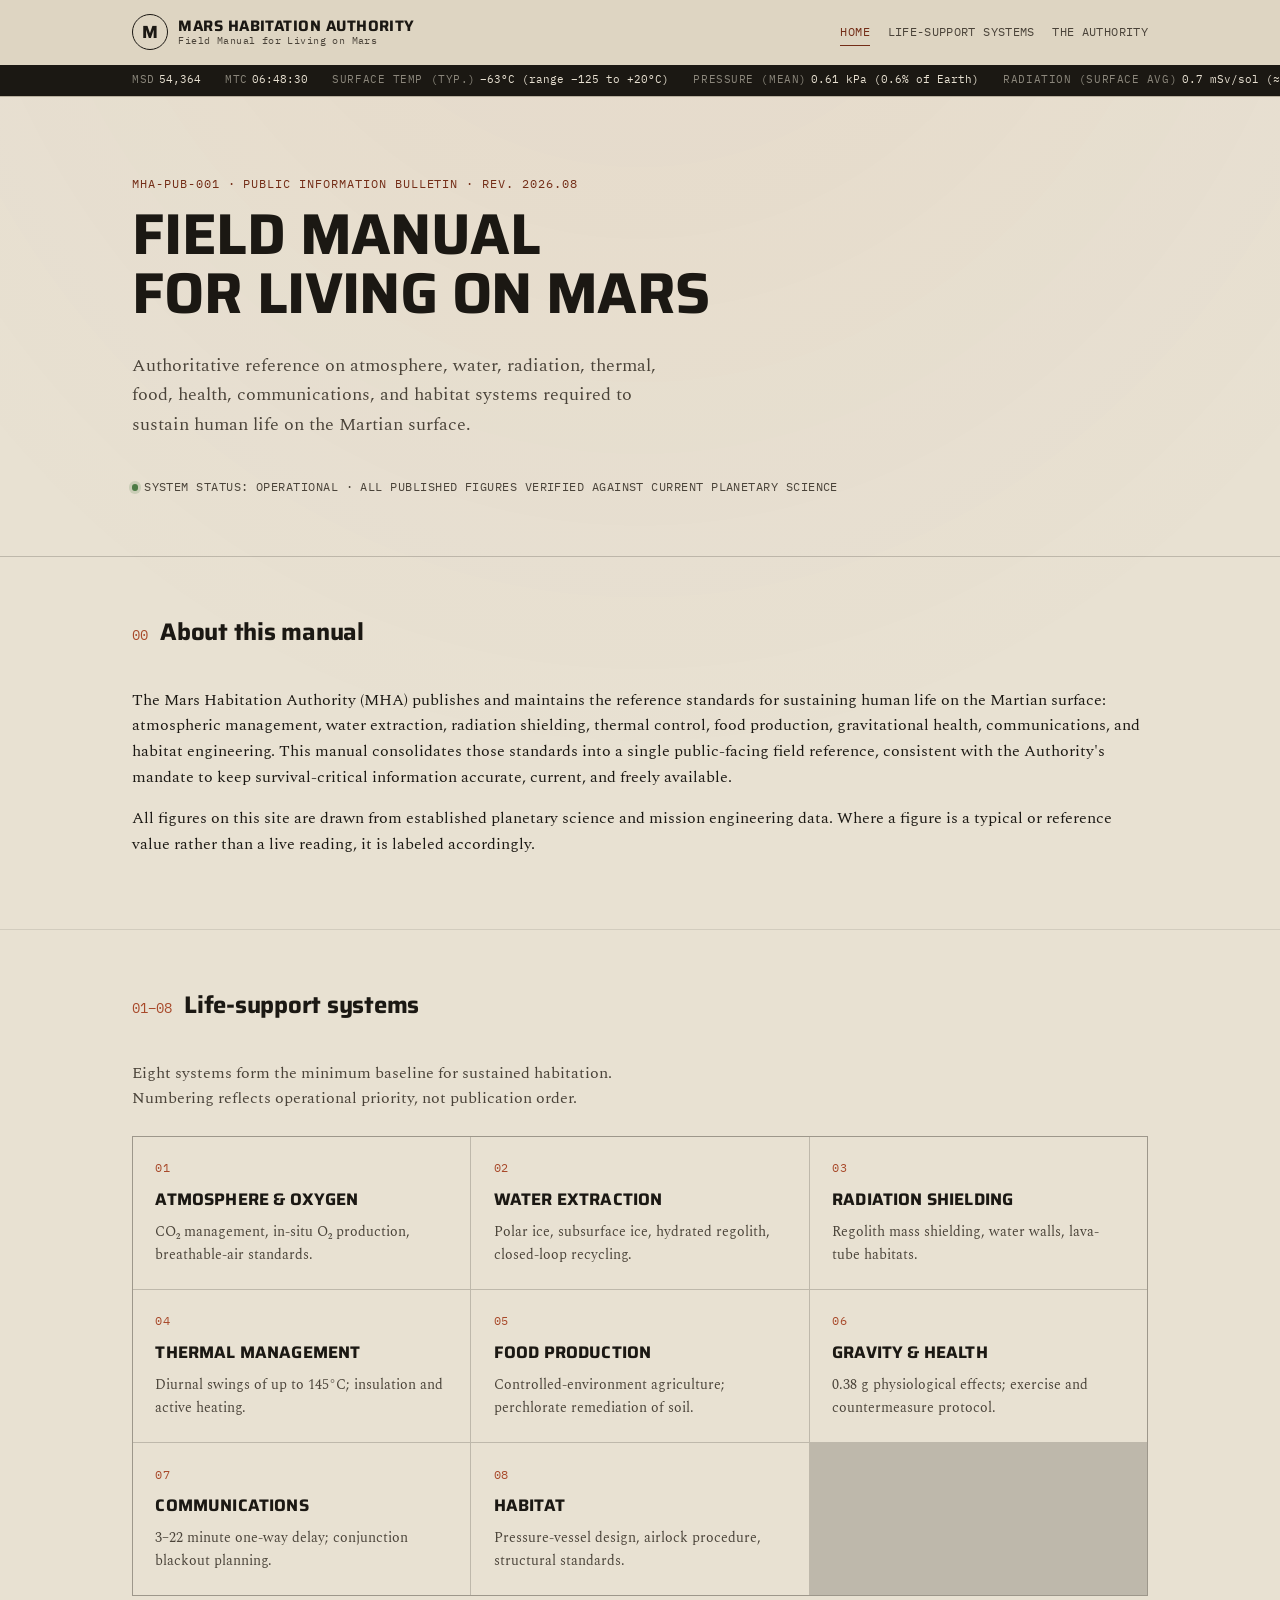
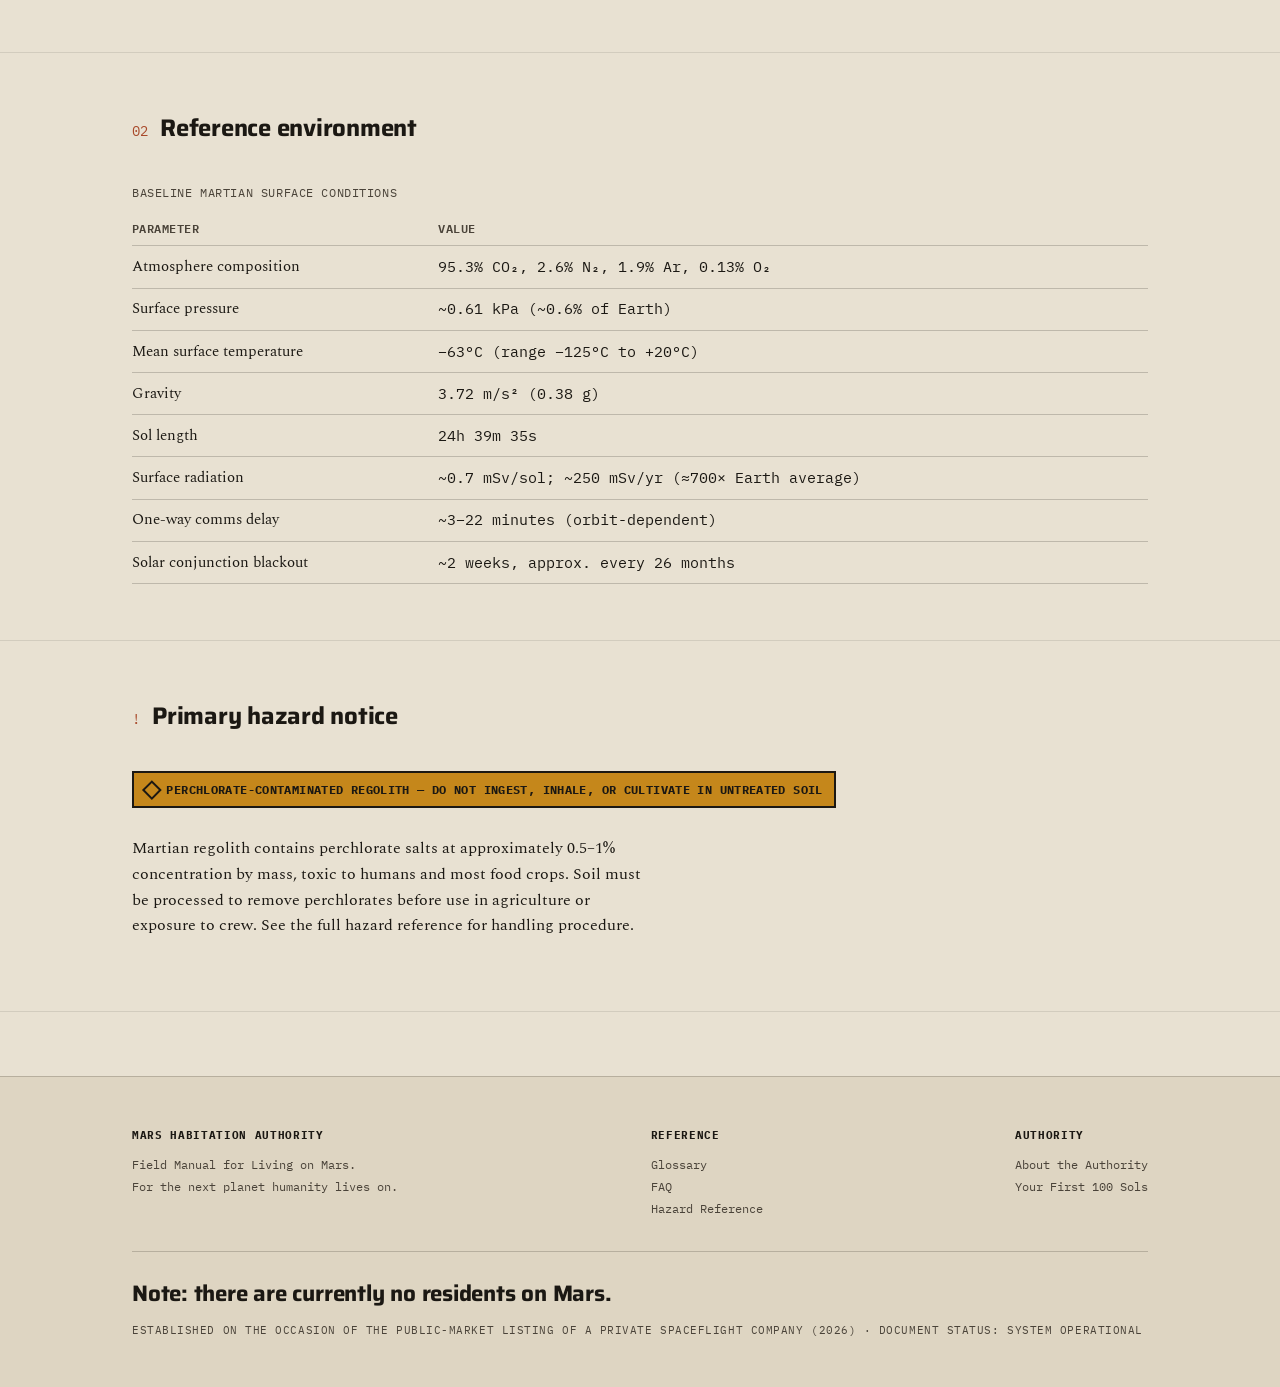
==== index.html @ 41447a6f "Add files via upload" ====
<!doctype html>
<html lang="en">
<head>
<meta charset="utf-8">
<meta name="viewport" content="width=device-width, initial-scale=1">
<title>Mars Habitation Authority — Field Manual for Living on Mars</title>
<meta name="description" content="The official public-information portal for living on Mars: life-support systems, hazard reference, arrival orientation, and mission tools, maintained by the Mars Habitation Authority.">
<link rel="canonical" href="https://mars.habitation.gov.example/">
<meta property="og:title" content="Mars Habitation Authority">
<meta property="og:description" content="Field Manual for Living on Mars. Life-support systems, hazard reference, and mission tools.">
<meta property="og:type" content="website">
<link rel="preconnect" href="https://fonts.googleapis.com">
<link rel="preconnect" href="https://fonts.gstatic.com" crossorigin>
<link href="https://fonts.googleapis.com/css2?family=Saira:wght@600;700;800&family=Spectral:ital,wght@0,400;0,500;0,600;1,400&family=IBM+Plex+Mono:wght@400;500;600&display=swap" rel="stylesheet">
<link rel="stylesheet" href="styles.css">
</head>
<body>

<div id="mha-header"></div>

<main>

  <section class="mha-hero">
    <div class="wrap">
      <p class="mha-hero__kicker">MHA-PUB-001 &middot; Public Information Bulletin &middot; Rev. 2026.08</p>
      <h1>Field Manual<br>for Living on Mars</h1>
      <p class="mha-hero__lede">Authoritative reference on atmosphere, water, radiation, thermal, food, health, communications, and habitat systems required to sustain human life on the Martian surface.</p>
      <p class="mha-status"><span class="mha-status__dot" aria-hidden="true"></span> System status: operational &middot; All published figures verified against current planetary science</p>
    </div>
  </section>

  <section class="mha-section mha-reveal" id="about">
    <div class="wrap">
      <div class="mha-section__head">
        <span class="mha-section__num">00</span>
        <h2>About this manual</h2>
      </div>
      <p>The Mars Habitation Authority (MHA) publishes and maintains the reference standards for sustaining human life on the Martian surface: atmospheric management, water extraction, radiation shielding, thermal control, food production, gravitational health, communications, and habitat engineering. This manual consolidates those standards into a single public-facing field reference, consistent with the Authority's mandate to keep survival-critical information accurate, current, and freely available.</p>
      <p>All figures on this site are drawn from established planetary science and mission engineering data. Where a figure is a typical or reference value rather than a live reading, it is labeled accordingly.</p>
    </div>
  </section>

  <section class="mha-section mha-reveal" id="systems">
    <div class="wrap">
      <div class="mha-section__head">
        <span class="mha-section__num">01&ndash;08</span>
        <h2>Life-support systems</h2>
      </div>
      <p style="max-width:65ch; color:var(--ink-soft); margin-bottom:1.5rem;">Eight systems form the minimum baseline for sustained habitation. Numbering reflects operational priority, not publication order.</p>
      <div class="mha-grid">
        <a class="mha-card" href="/systems/air/">
          <span class="mha-card__num">01</span>
          <span class="mha-card__title">Atmosphere &amp; Oxygen</span>
          <span class="mha-card__desc">CO&#8322; management, in-situ O&#8322; production, breathable-air standards.</span>
        </a>
        <a class="mha-card" href="/systems/water/">
          <span class="mha-card__num">02</span>
          <span class="mha-card__title">Water Extraction</span>
          <span class="mha-card__desc">Polar ice, subsurface ice, hydrated regolith, closed-loop recycling.</span>
        </a>
        <a class="mha-card" href="/systems/radiation/">
          <span class="mha-card__num">03</span>
          <span class="mha-card__title">Radiation Shielding</span>
          <span class="mha-card__desc">Regolith mass shielding, water walls, lava-tube habitats.</span>
        </a>
        <a class="mha-card" href="/systems/thermal/">
          <span class="mha-card__num">04</span>
          <span class="mha-card__title">Thermal Management</span>
          <span class="mha-card__desc">Diurnal swings of up to 145&deg;C; insulation and active heating.</span>
        </a>
        <a class="mha-card" href="/systems/food/">
          <span class="mha-card__num">05</span>
          <span class="mha-card__title">Food Production</span>
          <span class="mha-card__desc">Controlled-environment agriculture; perchlorate remediation of soil.</span>
        </a>
        <a class="mha-card" href="/systems/health/">
          <span class="mha-card__num">06</span>
          <span class="mha-card__title">Gravity &amp; Health</span>
          <span class="mha-card__desc">0.38 g physiological effects; exercise and countermeasure protocol.</span>
        </a>
        <a class="mha-card" href="/systems/comms/">
          <span class="mha-card__num">07</span>
          <span class="mha-card__title">Communications</span>
          <span class="mha-card__desc">3&ndash;22 minute one-way delay; conjunction blackout planning.</span>
        </a>
        <a class="mha-card" href="/systems/habitat/">
          <span class="mha-card__num">08</span>
          <span class="mha-card__title">Habitat</span>
          <span class="mha-card__desc">Pressure-vessel design, airlock procedure, structural standards.</span>
        </a>
      </div>
    </div>
  </section>

  <section class="mha-section mha-reveal">
    <div class="wrap">
      <div class="mha-section__head">
        <span class="mha-section__num">02</span>
        <h2>Reference environment</h2>
      </div>
      <table class="mha-table">
        <caption>Baseline Martian surface conditions</caption>
        <thead>
          <tr><th>Parameter</th><th>Value</th></tr>
        </thead>
        <tbody>
          <tr><td>Atmosphere composition</td><td class="num">95.3% CO&#8322;, 2.6% N&#8322;, 1.9% Ar, 0.13% O&#8322;</td></tr>
          <tr><td>Surface pressure</td><td class="num">~0.61 kPa (~0.6% of Earth)</td></tr>
          <tr><td>Mean surface temperature</td><td class="num">&minus;63&deg;C (range &minus;125&deg;C to +20&deg;C)</td></tr>
          <tr><td>Gravity</td><td class="num">3.72 m/s&sup2; (0.38 g)</td></tr>
          <tr><td>Sol length</td><td class="num">24h 39m 35s</td></tr>
          <tr><td>Surface radiation</td><td class="num">~0.7 mSv/sol; ~250 mSv/yr (&asymp;700&times; Earth average)</td></tr>
          <tr><td>One-way comms delay</td><td class="num">~3&ndash;22 minutes (orbit-dependent)</td></tr>
          <tr><td>Solar conjunction blackout</td><td class="num">~2 weeks, approx. every 26 months</td></tr>
        </tbody>
      </table>
    </div>
  </section>

  <section class="mha-section mha-reveal">
    <div class="wrap">
      <div class="mha-section__head">
        <span class="mha-section__num">!</span>
        <h2>Primary hazard notice</h2>
      </div>
      <p class="mha-placard"><span class="mha-placard__mark" aria-hidden="true"></span> Perchlorate-contaminated regolith — do not ingest, inhale, or cultivate in untreated soil</p>
      <p style="margin-top:1rem; max-width:65ch;">Martian regolith contains perchlorate salts at approximately 0.5&ndash;1% concentration by mass, toxic to humans and most food crops. Soil must be processed to remove perchlorates before use in agriculture or exposure to crew. See the full hazard reference for handling procedure.</p>
    </div>
  </section>

</main>

<div id="mha-footer"></div>

<script src="site.js"></script>
</body>
</html>
---- styles.css ----
/* =========================================================
   Mars Habitation Authority (MHA) — shared stylesheet
   "Technical public-bulletin" design system.
   ========================================================= */

:root {
  --paper:     #E8E1D2;
  --paper-2:   #DED5C2;
  --ink:       #1B1813;
  --ink-soft:  #4A4339;
  --rust:      #A8492A;
  --rust-deep: #732D17;
  --amber:     #C5871B;
  --slate:     #46545A;
  --line:      rgba(27,24,19,.20);
  --line-soft: rgba(27,24,19,.10);

  --font-display: 'Saira', system-ui, sans-serif;
  --font-body:    'Spectral', Georgia, serif;
  --font-mono:    'IBM Plex Mono', ui-monospace, SFMono-Regular, monospace;

  --content-max: 1080px;
  --gap: clamp(1rem, 2.5vw, 2rem);
}

*, *::before, *::after { box-sizing: border-box; }

html {
  background: var(--paper);
  color-scheme: light;
}

body {
  margin: 0;
  background:
    radial-gradient(ellipse 120% 60% at 50% -10%, rgba(168,73,42,.06), transparent 60%),
    var(--paper);
  color: var(--ink);
  font-family: var(--font-body);
  font-size: 1rem;
  line-height: 1.6;
  -webkit-font-smoothing: antialiased;
}

img, svg { max-width: 100%; }

a {
  color: var(--rust-deep);
  text-decoration-thickness: 1px;
  text-underline-offset: 2px;
}
a:hover { color: var(--rust); }

:focus-visible {
  outline: 2px solid var(--rust);
  outline-offset: 2px;
}

.tabular-nums { font-variant-numeric: tabular-nums; }

h1, h2, h3, h4 {
  font-family: var(--font-display);
  font-weight: 700;
  letter-spacing: -0.01em;
  color: var(--ink);
  margin: 0 0 0.5em;
}

p { margin: 0 0 1em; }

.wrap {
  max-width: var(--content-max);
  margin: 0 auto;
  padding: 0 var(--gap);
}

/* ---------- Header / seal ---------- */

.mha-header {
  border-bottom: 1px solid var(--line);
  background: var(--paper-2);
}

.mha-header__top {
  display: flex;
  align-items: center;
  justify-content: space-between;
  gap: var(--gap);
  padding: 0.9rem var(--gap);
  max-width: var(--content-max);
  margin: 0 auto;
}

.mha-seal {
  display: flex;
  align-items: center;
  gap: 0.65rem;
  text-decoration: none;
  color: var(--ink);
}

.mha-seal__ring {
  width: 2.25rem;
  height: 2.25rem;
  border: 1.5px solid var(--ink);
  border-radius: 50%;
  display: flex;
  align-items: center;
  justify-content: center;
  font-family: var(--font-display);
  font-weight: 700;
  font-size: 1.1rem;
  flex: none;
}

.mha-seal__text {
  display: flex;
  flex-direction: column;
  line-height: 1.15;
}

.mha-seal__name {
  font-family: var(--font-display);
  font-weight: 700;
  font-size: 0.95rem;
  letter-spacing: 0.03em;
  text-transform: uppercase;
}

.mha-seal__sub {
  font-family: var(--font-mono);
  font-size: 0.65rem;
  color: var(--ink-soft);
  letter-spacing: 0.04em;
}

.mha-nav {
  display: flex;
  flex-wrap: wrap;
  gap: 0.25rem 1.1rem;
  font-family: var(--font-mono);
  font-size: 0.75rem;
  letter-spacing: 0.03em;
  text-transform: uppercase;
}

.mha-nav a {
  color: var(--ink-soft);
  text-decoration: none;
  padding: 0.2rem 0;
  border-bottom: 1px solid transparent;
}

.mha-nav a:hover,
.mha-nav a[aria-current="page"] {
  color: var(--rust-deep);
  border-bottom-color: var(--rust-deep);
}

/* ---------- Telemetry strip ---------- */

.mha-telemetry {
  background: var(--ink);
  color: var(--paper);
  border-bottom: 1px solid var(--line);
  overflow-x: auto;
}

.mha-telemetry__row {
  display: flex;
  gap: 1.5rem;
  padding: 0.4rem var(--gap);
  max-width: var(--content-max);
  margin: 0 auto;
  font-family: var(--font-mono);
  font-size: 0.7rem;
  white-space: nowrap;
}

.mha-telemetry__item {
  display: flex;
  gap: 0.4em;
  align-items: baseline;
}

.mha-telemetry__label {
  color: rgba(232,225,210,.55);
  letter-spacing: 0.05em;
  text-transform: uppercase;
}

.mha-telemetry__value {
  color: var(--paper);
  font-variant-numeric: tabular-nums;
}

/* ---------- Hero / masthead ---------- */

.mha-hero {
  border-bottom: 1px solid var(--line);
  padding: clamp(2.5rem, 6vw, 5rem) 0 clamp(2rem, 4vw, 3rem);
}

.mha-hero__kicker {
  font-family: var(--font-mono);
  font-size: 0.75rem;
  letter-spacing: 0.08em;
  text-transform: uppercase;
  color: var(--rust-deep);
  margin-bottom: 0.75rem;
}

.mha-hero h1 {
  font-size: clamp(2.2rem, 5vw, 3.6rem);
  line-height: 1.02;
  text-transform: uppercase;
  max-width: 18ch;
}

.mha-hero__lede {
  font-family: var(--font-body);
  font-size: 1.15rem;
  color: var(--ink-soft);
  max-width: 60ch;
}

.mha-status {
  display: inline-flex;
  align-items: center;
  gap: 0.5em;
  font-family: var(--font-mono);
  font-size: 0.72rem;
  letter-spacing: 0.04em;
  text-transform: uppercase;
  color: var(--ink-soft);
  margin-top: 1.25rem;
}

.mha-status__dot {
  width: 0.55em;
  height: 0.55em;
  border-radius: 50%;
  background: #4C7A45;
  box-shadow: 0 0 0 3px rgba(76,122,69,.18);
}

/* ---------- Sections & numbered systems ---------- */

.mha-section {
  padding: clamp(2rem, 5vw, 3.5rem) 0;
  border-bottom: 1px solid var(--line-soft);
}

.mha-section__head {
  display: flex;
  align-items: baseline;
  gap: 0.75rem;
  margin-bottom: 1.5rem;
}

.mha-section__num {
  font-family: var(--font-mono);
  color: var(--rust);
  font-size: 0.85rem;
}

.mha-grid {
  display: grid;
  grid-template-columns: repeat(auto-fill, minmax(260px, 1fr));
  gap: 1px;
  background: var(--line);
  border: 1px solid var(--line);
}

.mha-card {
  background: var(--paper);
  padding: 1.4rem;
  display: flex;
  flex-direction: column;
  gap: 0.5rem;
  text-decoration: none;
  color: var(--ink);
  transition: background-color .15s ease;
}

.mha-card:hover { background: var(--paper-2); }

.mha-card__num {
  font-family: var(--font-mono);
  font-size: 0.72rem;
  color: var(--rust);
  letter-spacing: 0.05em;
}

.mha-card__title {
  font-family: var(--font-display);
  font-weight: 700;
  font-size: 1.05rem;
  text-transform: uppercase;
  letter-spacing: 0.01em;
}

.mha-card__desc {
  font-size: 0.9rem;
  color: var(--ink-soft);
  font-family: var(--font-body);
}

/* ---------- Hazard placard ---------- */

.mha-placard {
  display: inline-flex;
  align-items: center;
  gap: 0.6em;
  border: 2px solid var(--ink);
  background: var(--amber);
  color: var(--ink);
  padding: 0.5em 0.9em;
  font-family: var(--font-mono);
  font-size: 0.78rem;
  font-weight: 700;
  text-transform: uppercase;
  letter-spacing: 0.03em;
}

.mha-placard__mark {
  width: 1.1em;
  height: 1.1em;
  border: 2px solid var(--ink);
  transform: rotate(45deg);
  flex: none;
  display: inline-block;
}

/* ---------- Data table ---------- */

.mha-table {
  width: 100%;
  border-collapse: collapse;
  font-size: 0.92rem;
}

.mha-table caption {
  text-align: left;
  font-family: var(--font-mono);
  font-size: 0.72rem;
  text-transform: uppercase;
  letter-spacing: 0.05em;
  color: var(--ink-soft);
  margin-bottom: 0.6rem;
}

.mha-table th, .mha-table td {
  border-bottom: 1px solid var(--line);
  padding: 0.6em 0.8em 0.6em 0;
  text-align: left;
  vertical-align: top;
}

.mha-table th {
  font-family: var(--font-mono);
  font-weight: 600;
  font-size: 0.75rem;
  text-transform: uppercase;
  letter-spacing: 0.04em;
  color: var(--ink-soft);
}

.mha-table td.num {
  font-family: var(--font-mono);
  font-variant-numeric: tabular-nums;
}

/* ---------- Footer ---------- */

.mha-footer {
  border-top: 1px solid var(--line);
  background: var(--paper-2);
  padding: clamp(2rem, 4vw, 3rem) 0;
  margin-top: clamp(2rem, 6vw, 4rem);
}

.mha-footer__grid {
  display: flex;
  flex-wrap: wrap;
  justify-content: space-between;
  gap: 2rem;
  margin-bottom: 2rem;
}

.mha-footer__col {
  font-family: var(--font-mono);
  font-size: 0.75rem;
  color: var(--ink-soft);
  line-height: 1.8;
}

.mha-footer__col a {
  display: block;
  color: var(--ink-soft);
  text-decoration: none;
}

.mha-footer__col a:hover { color: var(--rust-deep); }

.mha-footer__col h4 {
  font-family: var(--font-mono);
  font-size: 0.7rem;
  text-transform: uppercase;
  letter-spacing: 0.06em;
  color: var(--ink);
  margin-bottom: 0.6rem;
}

.mha-punchline {
  border-top: 1px solid var(--line);
  padding-top: 1.5rem;
  font-family: var(--font-display);
  font-weight: 700;
  font-size: clamp(1rem, 2.5vw, 1.4rem);
  letter-spacing: -0.01em;
}

.mha-punchline__meta {
  font-family: var(--font-mono);
  font-size: 0.68rem;
  color: var(--ink-soft);
  text-transform: uppercase;
  letter-spacing: 0.05em;
  margin-top: 0.6rem;
  font-weight: 400;
}

/* ---------- Motion ---------- */

@media (prefers-reduced-motion: no-preference) {
  .mha-reveal {
    opacity: 0;
    transform: translateY(10px);
    transition: opacity .5s ease, transform .5s ease;
  }
  .mha-reveal.is-visible {
    opacity: 1;
    transform: none;
  }
}

@media (prefers-reduced-motion: reduce) {
  * { scroll-behavior: auto !important; }
}

/* ---------- Responsive ---------- */

@media (max-width: 640px) {
  .mha-header__top { flex-direction: column; align-items: flex-start; }
  .mha-nav { font-size: 0.7rem; }
}
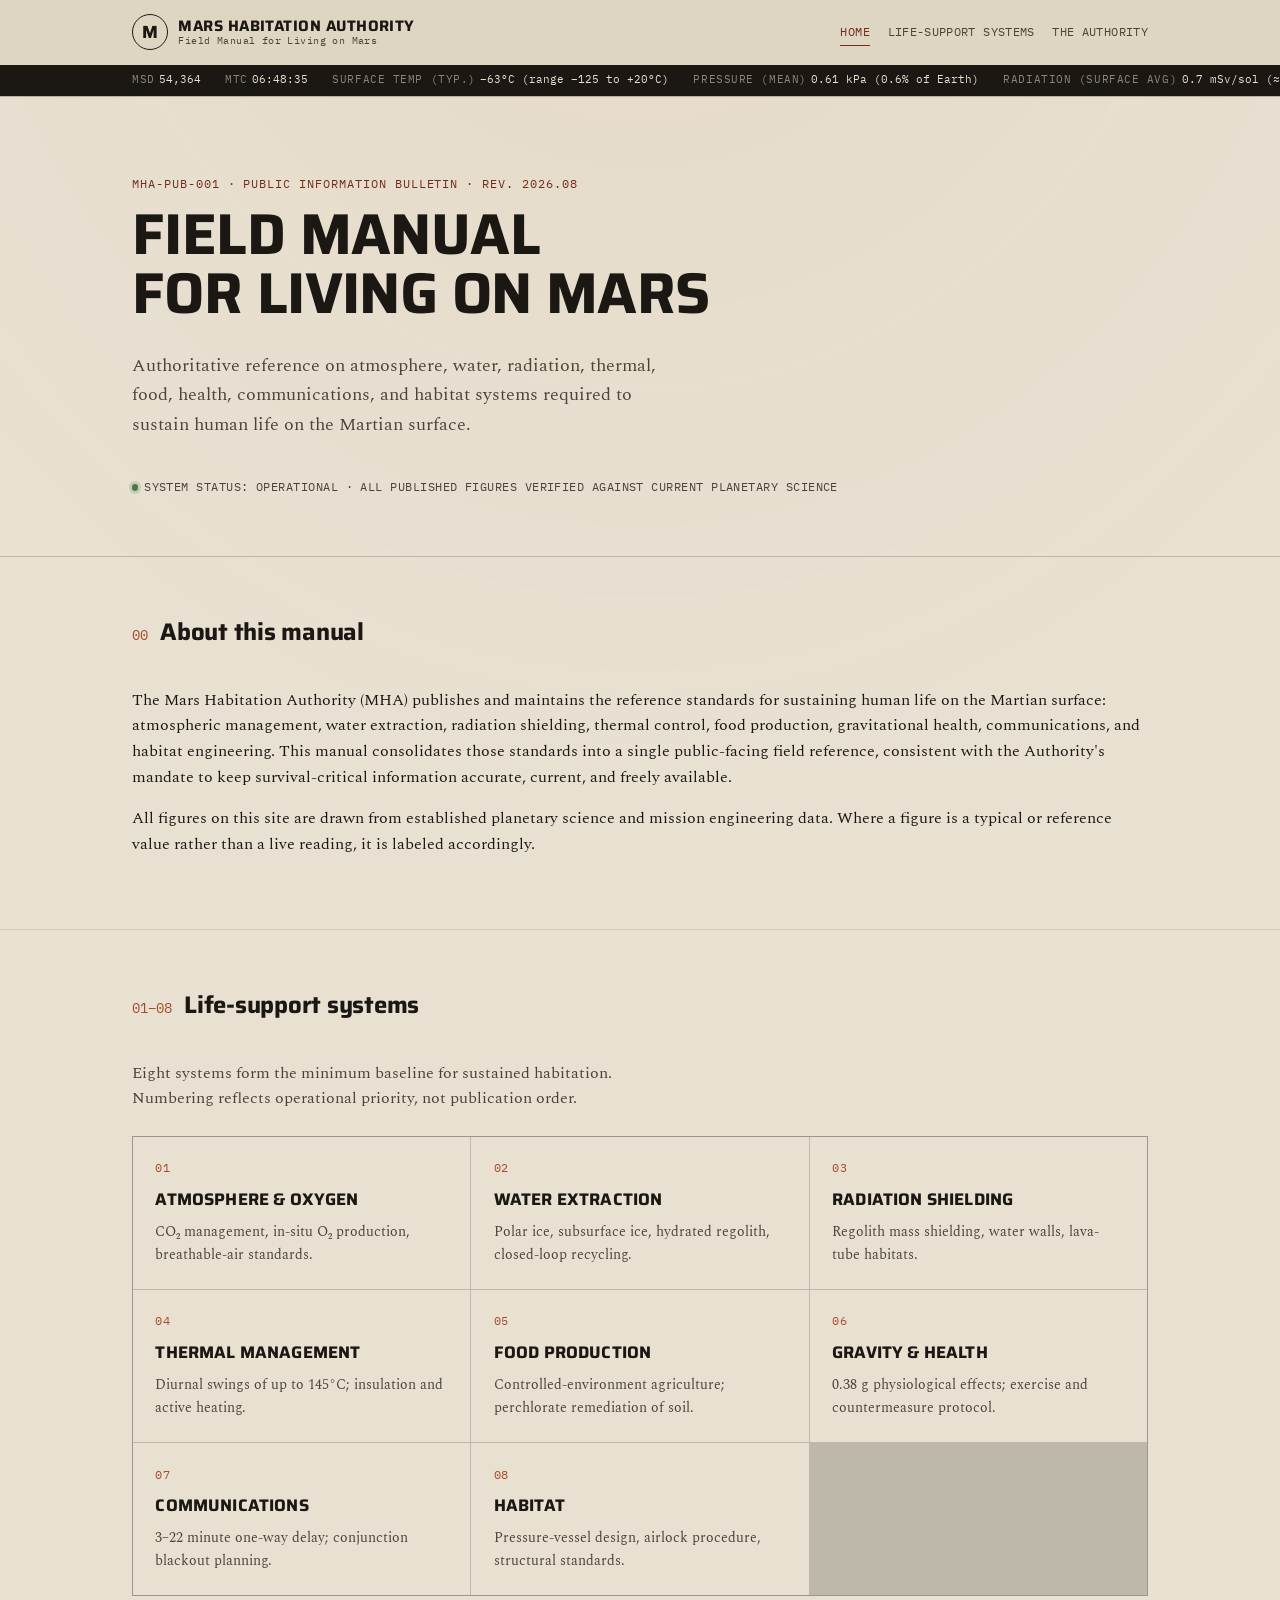
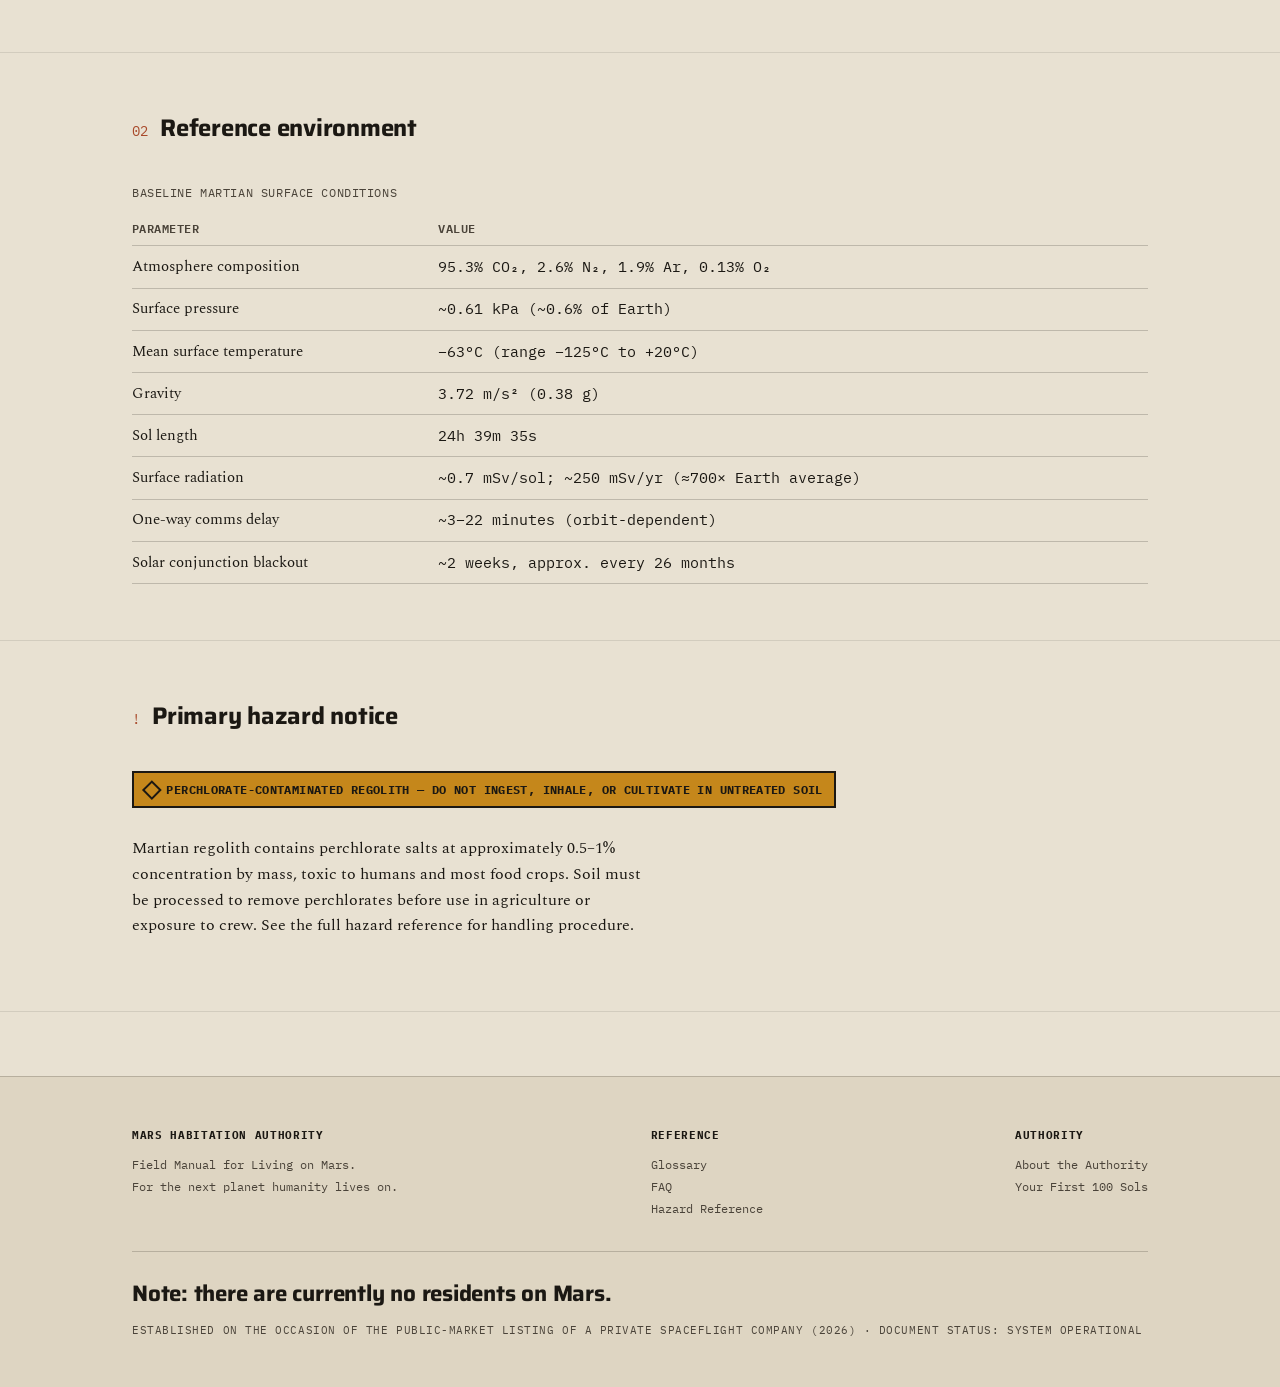
==== commit 67e3db7e: "Fix relative link paths for GitHub Pages subpath hosting" ====
--- a/index.html
+++ b/index.html
@@ -5,7 +5,7 @@
 <meta name="viewport" content="width=device-width, initial-scale=1">
 <title>Mars Habitation Authority — Field Manual for Living on Mars</title>
 <meta name="description" content="The official public-information portal for living on Mars: life-support systems, hazard reference, arrival orientation, and mission tools, maintained by the Mars Habitation Authority.">
-<link rel="canonical" href="https://mars.habitation.gov.example/">
+<link rel="canonical" href="https://flownode-dev.github.io/mars-habitation-authority/">
 <meta property="og:title" content="Mars Habitation Authority">
 <meta property="og:description" content="Field Manual for Living on Mars. Life-support systems, hazard reference, and mission tools.">
 <meta property="og:type" content="website">
@@ -48,42 +48,42 @@
       </div>
       <p style="max-width:65ch; color:var(--ink-soft); margin-bottom:1.5rem;">Eight systems form the minimum baseline for sustained habitation. Numbering reflects operational priority, not publication order.</p>
       <div class="mha-grid">
-        <a class="mha-card" href="/systems/air/">
+        <a class="mha-card" href="systems/air/">
           <span class="mha-card__num">01</span>
           <span class="mha-card__title">Atmosphere &amp; Oxygen</span>
           <span class="mha-card__desc">CO&#8322; management, in-situ O&#8322; production, breathable-air standards.</span>
         </a>
-        <a class="mha-card" href="/systems/water/">
+        <a class="mha-card" href="systems/water/">
           <span class="mha-card__num">02</span>
           <span class="mha-card__title">Water Extraction</span>
           <span class="mha-card__desc">Polar ice, subsurface ice, hydrated regolith, closed-loop recycling.</span>
         </a>
-        <a class="mha-card" href="/systems/radiation/">
+        <a class="mha-card" href="systems/radiation/">
           <span class="mha-card__num">03</span>
           <span class="mha-card__title">Radiation Shielding</span>
           <span class="mha-card__desc">Regolith mass shielding, water walls, lava-tube habitats.</span>
         </a>
-        <a class="mha-card" href="/systems/thermal/">
+        <a class="mha-card" href="systems/thermal/">
           <span class="mha-card__num">04</span>
           <span class="mha-card__title">Thermal Management</span>
           <span class="mha-card__desc">Diurnal swings of up to 145&deg;C; insulation and active heating.</span>
         </a>
-        <a class="mha-card" href="/systems/food/">
+        <a class="mha-card" href="systems/food/">
           <span class="mha-card__num">05</span>
           <span class="mha-card__title">Food Production</span>
           <span class="mha-card__desc">Controlled-environment agriculture; perchlorate remediation of soil.</span>
         </a>
-        <a class="mha-card" href="/systems/health/">
+        <a class="mha-card" href="systems/health/">
           <span class="mha-card__num">06</span>
           <span class="mha-card__title">Gravity &amp; Health</span>
           <span class="mha-card__desc">0.38 g physiological effects; exercise and countermeasure protocol.</span>
         </a>
-        <a class="mha-card" href="/systems/comms/">
+        <a class="mha-card" href="systems/comms/">
           <span class="mha-card__num">07</span>
           <span class="mha-card__title">Communications</span>
           <span class="mha-card__desc">3&ndash;22 minute one-way delay; conjunction blackout planning.</span>
         </a>
-        <a class="mha-card" href="/systems/habitat/">
+        <a class="mha-card" href="systems/habitat/">
           <span class="mha-card__num">08</span>
           <span class="mha-card__title">Habitat</span>
           <span class="mha-card__desc">Pressure-vessel design, airlock procedure, structural standards.</span>
